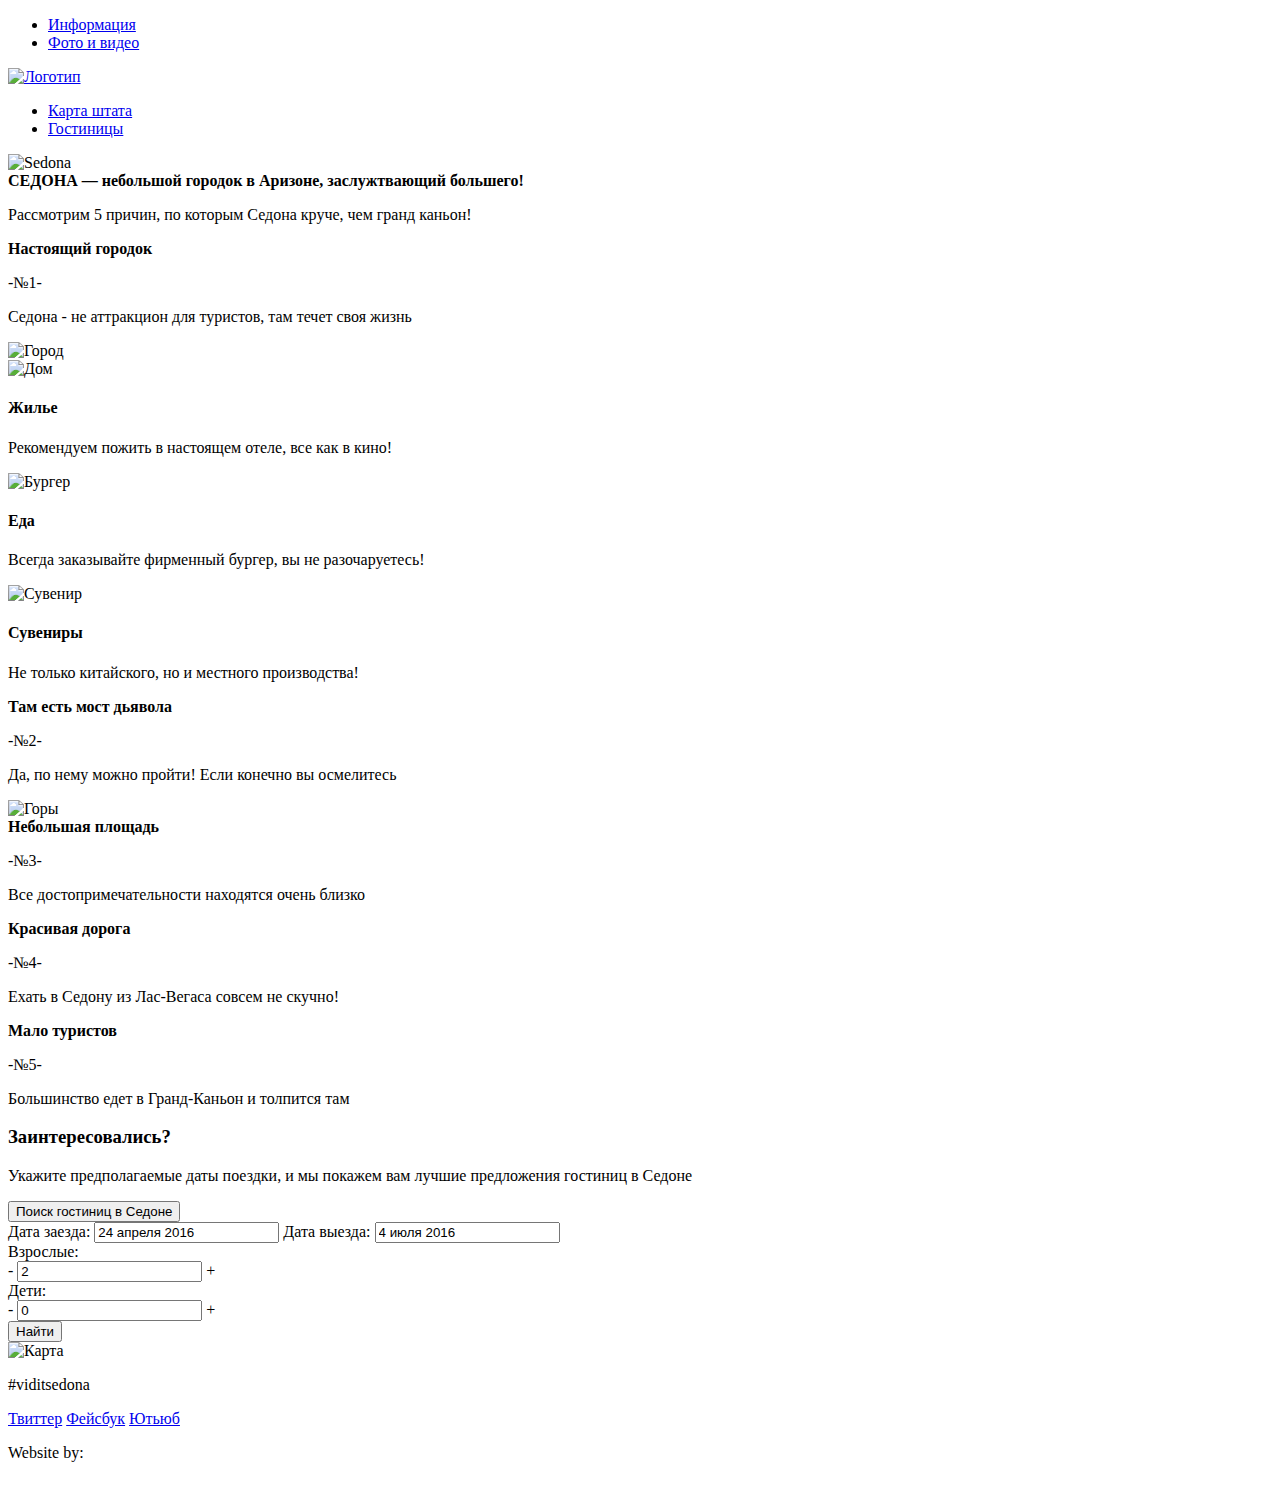
==== index.html @ 0f7dac61 "Add catalog.html" ====
<!DOCTYPE html>
<html lang="ru">
  <head>
    <meta charset="utf-8">
    <title>HTML Academy: Седона</title>
  </head>
  <body>
    <header class-"main-header">
    <nav class="main-navigation">
      <ul class="left-menu">
        <li><a href="#">Информация</a></li>
        <li><a href="#">Фото и видео</a></li>
      </ul>
      <a href="#"><img src="img/logo.png" width="138" height="70" alt="Логотип"></a>
      <ul class="right-menu">
        <li><a href="#">Карта штата</a></li>
        <li><a href="#">Гостиницы</a></li>
      </ul>
    </nav>
  </header>
  <main class="container">
    <img class="intro" src="img/intro.png" width="1200" height="511" alt="Sedona">
    <section class="description">
      <b>СЕДОНА — небольшой городок в Аризоне, заслужтвающий большего!</b>
      <p>Рассмотрим 5 причин, по которым Седона круче, чем гранд каньон!</p>
    </section>
    <section class="reasons">
      <div class="reason-item left">
        <b>Настоящий городок</b>
        <p class="number">-№1-</p>
        <p class="description">Седона - не аттракцион для туристов, там течет своя жизнь</p>
      </div>
        <img class="photo-city" src="img/city.png" width="800" height="325" alt="Город">
      </section>
      <section class="ideas">
        <div class="idea-item">
          <img src="img/house.png" width="75" height="75" alt="Дом">
          <h4>Жилье</h4>
          <p>Рекомендуем пожить в настоящем отеле, все как в кино!</p>
        </div>
        <div class="idea-item">
          <img src="img/burger.png" width="75" height="75" alt="Бургер">
          <h4>Еда</h4>
          <p>Всегда заказывайте фирменный бургер, вы не разочаруетесь!</p>
        </div>
        <div class="idea-item">
          <img src="img/souvenir.png" width="75" height="75" alt="Сувенир">
          <h4>Сувениры</h4>
          <p>Не только китайского, но и местного производства!</p>
        </div>

      </section>
      <section class="reasons">
        <div class="reason-item right">
          <b>Там есть мост дьявола</b>
          <p class="number">-№2-</p>
          <p class="description">Да, по нему можно пройти! Если конечно вы осмелитесь</p>
        </div>
          <img class="photo-mountain" src="img/city.png" width="800" height="325" alt="Горы">
        </section>

        <section class="adventages">
          <div=class"adventage-item">
            <b>Небольшая площадь</b>
            <p class="number">-№3-</p>
            <p class="description">Все достопримечательности находятся очень близко</p>
          </div>
          <div=class"adventage-item">
            <b>Красивая дорога</b>
            <p class="number">-№4-</p>
            <p class="description">Ехать в Седону из Лас-Вегаса совсем не скучно!</p>
          </div>
          <div=class"adventage-item">
            <b>Мало туристов</b>
            <p class="number">-№5-</p>
            <p class="description">Большинство едет в Гранд-Каньон и толпится там</p>
          </div>
        </section>

        <section class="trip">
          <div class="details">
            <h3>Заинтересовались?</h3>
            <p>Укажите предполагаемые даты поездки, и мы покажем вам лучшие предложения гостиниц в Седоне</p>
          </div>
          <div class="search-hotel">
            <button class="show-form" type="button">Поиск гостиниц в Седоне</button>
            <div class="search-form">
              <form>
                <label>Дата заезда: <input type="text" name="arriving-date" value="24 апреля 2016"></label>
                <label>Дата выезда: <input type="text" name="departure-date" value="4 июля 2016"></label>
                <div class="counter">
                  <label for "number">Взрослые:</label>
                  <div class="counter-item">
                    <span>-<span>
                    <input type="text" name="number"value="2">
                    <span>+<span>
                  </div>
                </div>
                <div class="counter">
                  <label for "number">Дети:</label>
                  <div class="counter-item">
                    <span>-<span>
                    <input type="text" name="number"value="0">
                    <span>+<span>
                  </div>
                </div>
                <button class="search-button" type="button">Найти</button>
              </form>
            </div>
          </div>
        </section>

        <section class="map">
          <img src="img/map.png" width="1200" height="474" alt="Карта">
        </section>

    </section>
  </main>
  <footer class="main-footer">
    <div class="container">
      <section class="footer-tag">
        <p>#viditsedona</p>
      </section>
      <section class="footer-social">
        <a class="social-btn social-btn-twitter" href="#">Твиттер</a>
        <a class="social-btn social-btn-fb" href="#">Фейсбук</a>
        <a class="social-btn social-btn-youtube" href="#">Ютьюб</a>
      </section>
      <section class="footer-copyright">
        <p>Website by:</p>
        <a class="btn" href="https://htmlacademy.ru"><img src="img/dev.png" width="" heigh"" alt=""></a>
      </section>
    </div>
  </footer>
  </body>
</html>
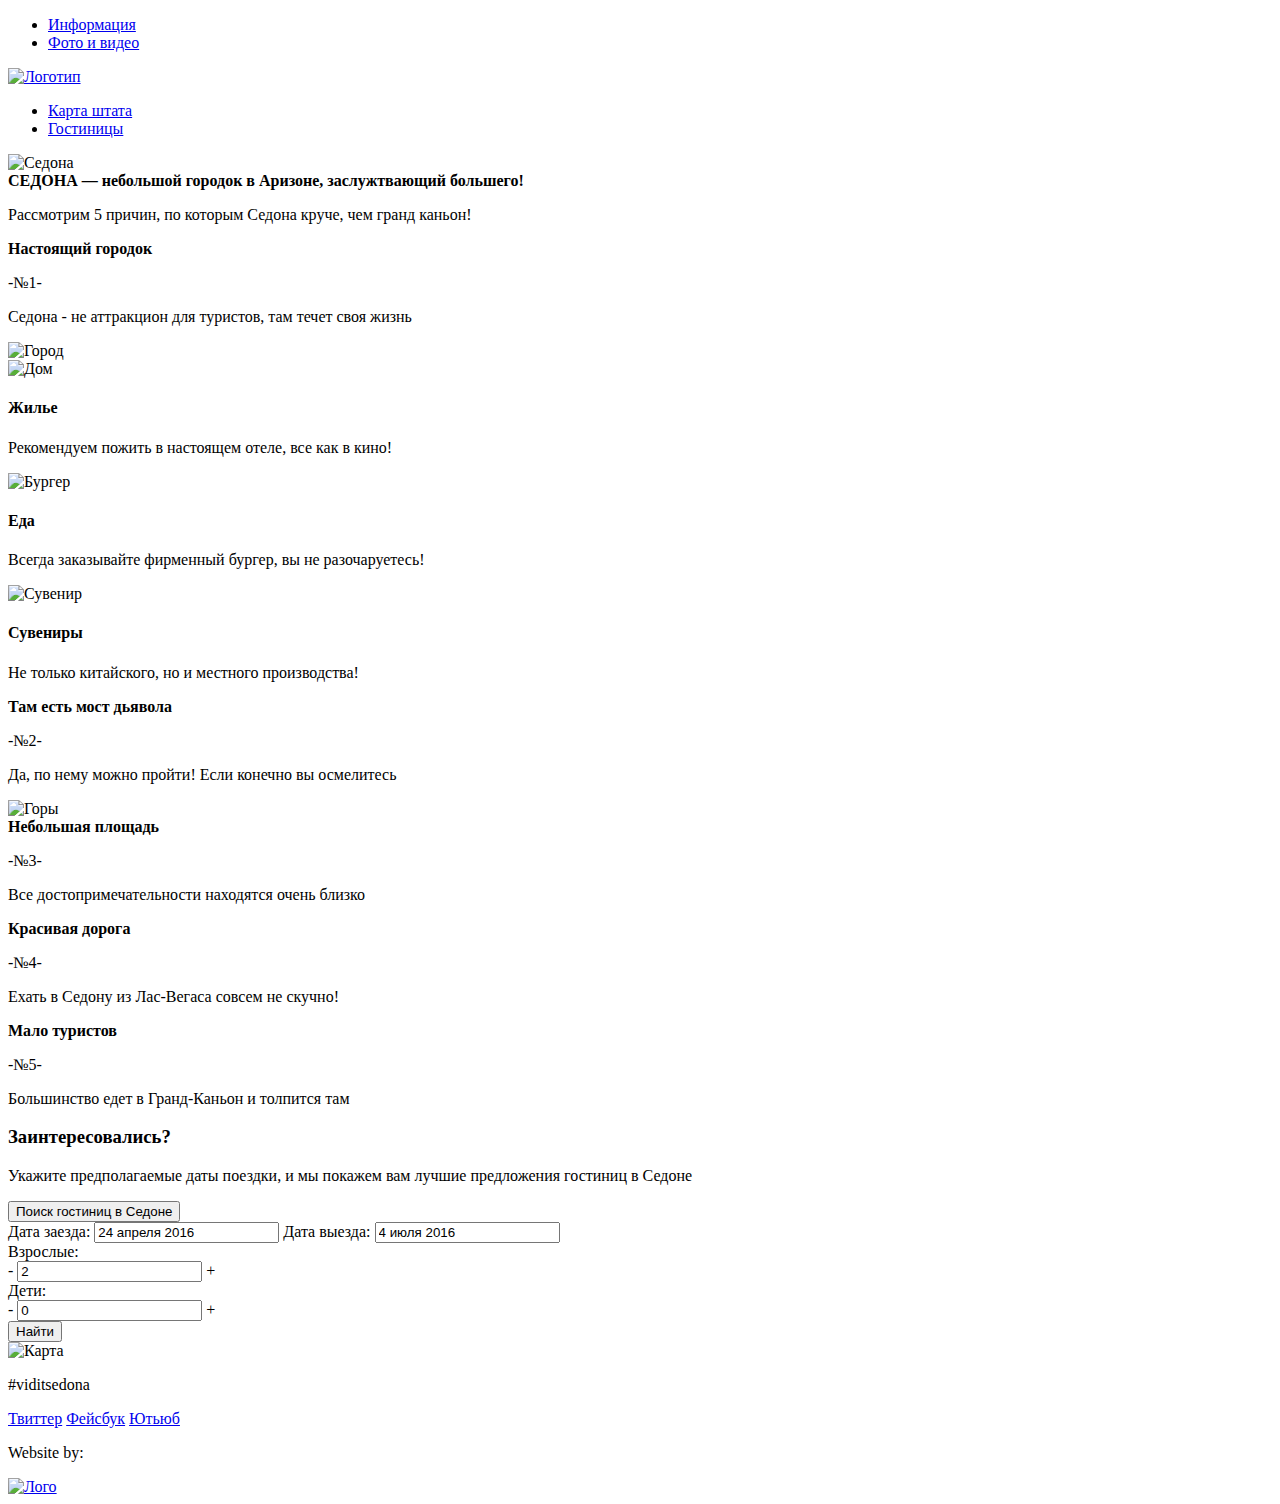
==== commit e9650dd6: "Add changes" ====
--- a/index.html
+++ b/index.html
@@ -5,7 +5,7 @@
     <title>HTML Academy: Седона</title>
   </head>
   <body>
-    <header class-"main-header">
+  <header class-"main-header">
     <nav class="main-navigation">
       <ul class="left-menu">
         <li><a href="#">Информация</a></li>
@@ -19,7 +19,7 @@
     </nav>
   </header>
   <main class="container">
-    <img class="intro" src="img/intro.png" width="1200" height="511" alt="Sedona">
+    <img class="intro" src="img/intro.png" width="1200" height="511" alt="Седона">
     <section class="description">
       <b>СЕДОНА — небольшой городок в Аризоне, заслужтвающий большего!</b>
       <p>Рассмотрим 5 причин, по которым Седона круче, чем гранд каньон!</p>
@@ -31,7 +31,8 @@
         <p class="description">Седона - не аттракцион для туристов, там течет своя жизнь</p>
       </div>
         <img class="photo-city" src="img/city.png" width="800" height="325" alt="Город">
-      </section>
+    </section>
+
       <section class="ideas">
         <div class="idea-item">
           <img src="img/house.png" width="75" height="75" alt="Дом">
@@ -48,8 +49,8 @@
           <h4>Сувениры</h4>
           <p>Не только китайского, но и местного производства!</p>
         </div>
+      </section>
 
-      </section>
       <section class="reasons">
         <div class="reason-item right">
           <b>Там есть мост дьявола</b>
@@ -57,25 +58,25 @@
           <p class="description">Да, по нему можно пройти! Если конечно вы осмелитесь</p>
         </div>
           <img class="photo-mountain" src="img/city.png" width="800" height="325" alt="Горы">
-        </section>
+      </section>
 
-        <section class="adventages">
-          <div=class"adventage-item">
-            <b>Небольшая площадь</b>
-            <p class="number">-№3-</p>
-            <p class="description">Все достопримечательности находятся очень близко</p>
-          </div>
-          <div=class"adventage-item">
-            <b>Красивая дорога</b>
-            <p class="number">-№4-</p>
-            <p class="description">Ехать в Седону из Лас-Вегаса совсем не скучно!</p>
-          </div>
-          <div=class"adventage-item">
-            <b>Мало туристов</b>
-            <p class="number">-№5-</p>
-            <p class="description">Большинство едет в Гранд-Каньон и толпится там</p>
-          </div>
-        </section>
+      <section class="adventages">
+        <div=class"adventage-item">
+          <b>Небольшая площадь</b>
+          <p class="number">-№3-</p>
+          <p class="description">Все достопримечательности находятся очень близко</p>
+        </div>
+        <div=class"adventage-item">
+          <b>Красивая дорога</b>
+          <p class="number">-№4-</p>
+          <p class="description">Ехать в Седону из Лас-Вегаса совсем не скучно!</p>
+        </div>
+        <div=class"adventage-item">
+          <b>Мало туристов</b>
+          <p class="number">-№5-</p>
+          <p class="description">Большинство едет в Гранд-Каньон и толпится там</p>
+        </div>
+      </section>
 
         <section class="trip">
           <div class="details">
@@ -86,8 +87,10 @@
             <button class="show-form" type="button">Поиск гостиниц в Седоне</button>
             <div class="search-form">
               <form>
-                <label>Дата заезда: <input type="text" name="arriving-date" value="24 апреля 2016"></label>
-                <label>Дата выезда: <input type="text" name="departure-date" value="4 июля 2016"></label>
+                <label for="arriving-date">Дата заезда:</label>
+                <input type="text" name="arriving-date" value="24 апреля 2016">
+                <label for="departure-date">Дата выезда:</label>
+                <input type="text" name="departure-date" value="4 июля 2016">
                 <div class="counter">
                   <label for "number">Взрослые:</label>
                   <div class="counter-item">
@@ -104,7 +107,7 @@
                     <span>+<span>
                   </div>
                 </div>
-                <button class="search-button" type="button">Найти</button>
+                <button class="search-btn" type="button">Найти</button>
               </form>
             </div>
           </div>
@@ -113,24 +116,22 @@
         <section class="map">
           <img src="img/map.png" width="1200" height="474" alt="Карта">
         </section>
-
-    </section>
   </main>
-  <footer class="main-footer">
-    <div class="container">
-      <section class="footer-tag">
-        <p>#viditsedona</p>
-      </section>
-      <section class="footer-social">
-        <a class="social-btn social-btn-twitter" href="#">Твиттер</a>
-        <a class="social-btn social-btn-fb" href="#">Фейсбук</a>
-        <a class="social-btn social-btn-youtube" href="#">Ютьюб</a>
-      </section>
-      <section class="footer-copyright">
-        <p>Website by:</p>
-        <a class="btn" href="https://htmlacademy.ru"><img src="img/dev.png" width="" heigh"" alt=""></a>
-      </section>
-    </div>
-  </footer>
+    <footer class="main-footer">
+      <div class="container">
+        <section class="footer-tag">
+          <p>#viditsedona</p>
+        </section>
+        <section class="footer-social">
+          <a class="social-btn social-btn-twitter" href="#">Твиттер</a>
+          <a class="social-btn social-btn-fb" href="#">Фейсбук</a>
+          <a class="social-btn social-btn-youtube" href="#">Ютьюб</a>
+        </section>
+        <section class="footer-copyright">
+          <p>Website by:</p>
+          <a class="btn" href="https://htmlacademy.ru"><img src="img/dev.png" width="" heigh"" alt="Лого"></a>
+        </section>
+      </div>
+    </footer>
   </body>
 </html>
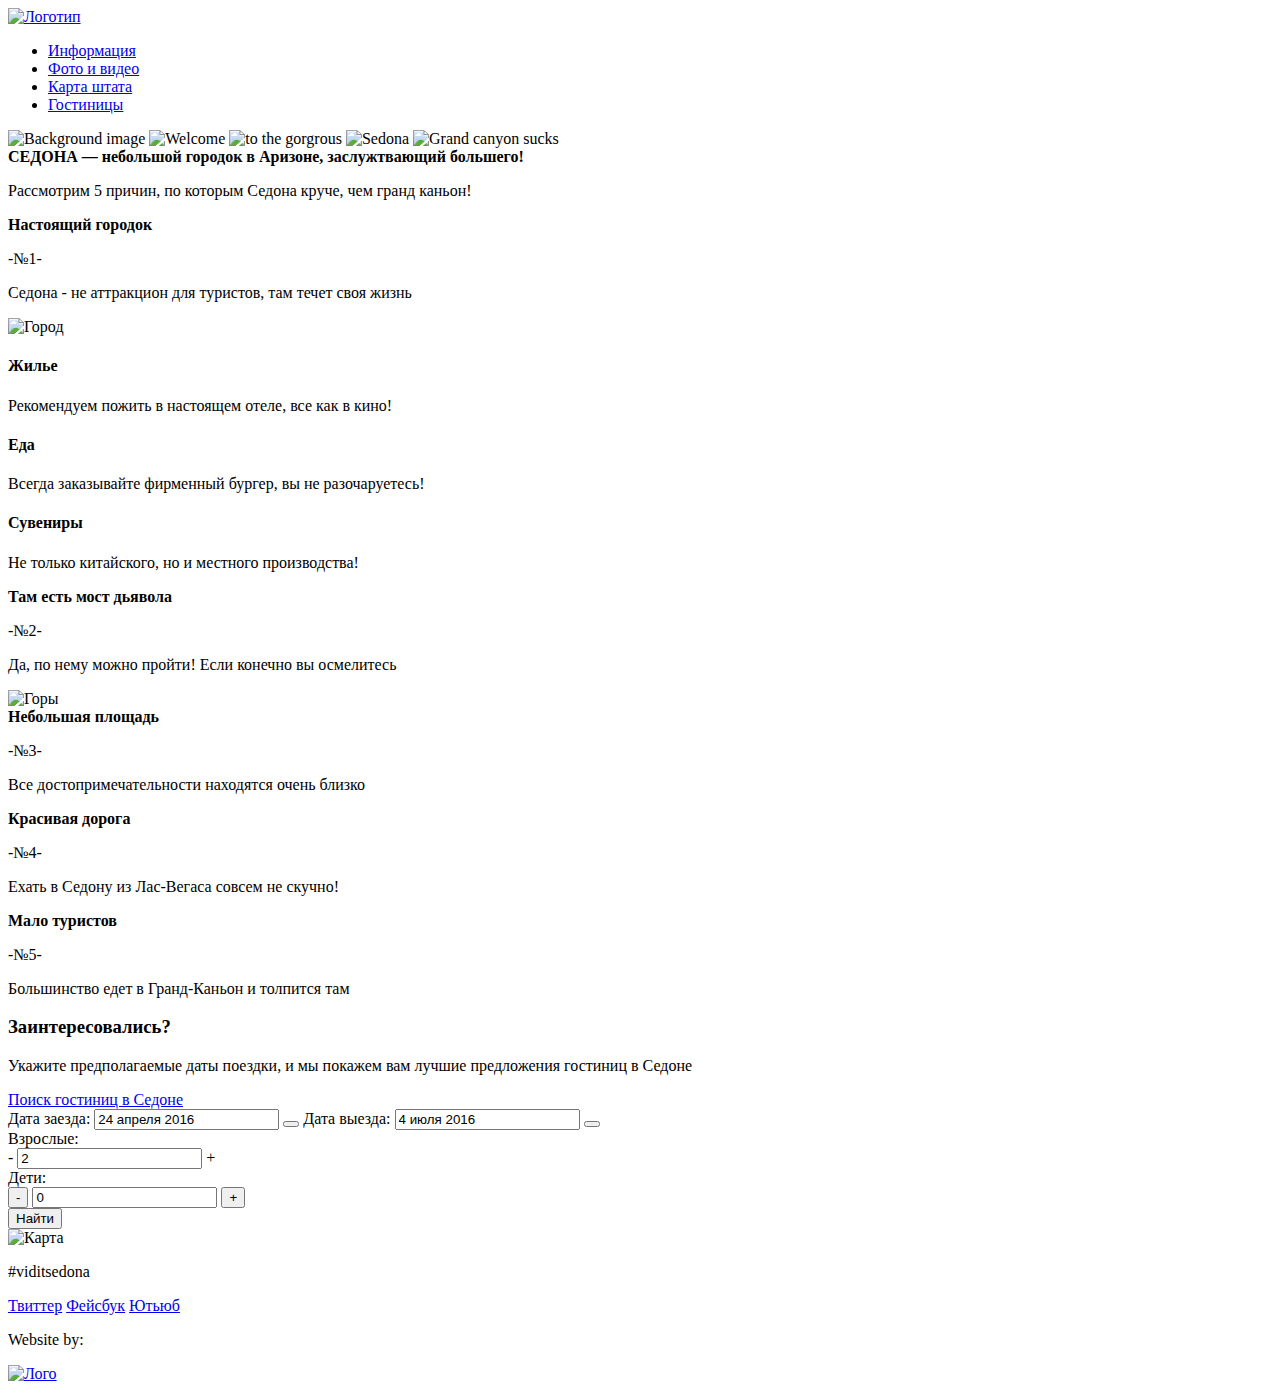
==== commit 4dbd6e2b: "Applied recommended changes" ====
--- a/index.html
+++ b/index.html
@@ -5,109 +5,120 @@
     <title>HTML Academy: Седона</title>
   </head>
   <body>
-  <header class-"main-header">
-    <nav class="main-navigation">
-      <ul class="left-menu">
-        <li><a href="#">Информация</a></li>
-        <li><a href="#">Фото и видео</a></li>
-      </ul>
-      <a href="#"><img src="img/logo.png" width="138" height="70" alt="Логотип"></a>
-      <ul class="right-menu">
-        <li><a href="#">Карта штата</a></li>
-        <li><a href="#">Гостиницы</a></li>
-      </ul>
-    </nav>
-  </header>
-  <main class="container">
-    <img class="intro" src="img/intro.png" width="1200" height="511" alt="Седона">
-    <section class="description">
-      <b>СЕДОНА — небольшой городок в Аризоне, заслужтвающий большего!</b>
-      <p>Рассмотрим 5 причин, по которым Седона круче, чем гранд каньон!</p>
-    </section>
-    <section class="reasons">
-      <div class="reason-item left">
-        <b>Настоящий городок</b>
-        <p class="number">-№1-</p>
-        <p class="description">Седона - не аттракцион для туристов, там течет своя жизнь</p>
-      </div>
-        <img class="photo-city" src="img/city.png" width="800" height="325" alt="Город">
-    </section>
+    <div class="wrapper">
+      <header class="main-header">
+        <a class="logo-image" href="#"><img src="img/logo.png" width="138" height="70" alt="Логотип"></a>
+        <nav class="main-navigation">
+          <ul class="left-menu">
+            <li><a href="#">Информация</a></li>
+            <li><a href="#">Фото и видео</a></li>
+            <li><a href="#">Карта штата</a></li>
+            <li><a href="#">Гостиницы</a></li>
+          </ul>
+        </nav>
+      </header>
 
-      <section class="ideas">
-        <div class="idea-item">
-          <img src="img/house.png" width="75" height="75" alt="Дом">
-          <h4>Жилье</h4>
-          <p>Рекомендуем пожить в настоящем отеле, все как в кино!</p>
-        </div>
-        <div class="idea-item">
-          <img src="img/burger.png" width="75" height="75" alt="Бургер">
-          <h4>Еда</h4>
-          <p>Всегда заказывайте фирменный бургер, вы не разочаруетесь!</p>
-        </div>
-        <div class="idea-item">
-          <img src="img/souvenir.png" width="75" height="75" alt="Сувенир">
-          <h4>Сувениры</h4>
-          <p>Не только китайского, но и местного производства!</p>
-        </div>
-      </section>
+      <main>
+        <img class="intro-image" src="img/intro.png" width="1200" height="511" alt="Background image" />
+        <img class="welcome-image" src="img/welcome-image.png" alt="Welcome" />
+        <img class="gorgeous-image" src="img/gorgeous-image.png" alt="to the gorgrous" />
+        <img class="sedona-image" src="img/sedona-image.png" alt="Sedona" />
+        <img class="grand-canyon-image" src="img/grand-canyon-image.png" alt="Grand canyon sucks" />
 
-      <section class="reasons">
-        <div class="reason-item right">
-          <b>Там есть мост дьявола</b>
-          <p class="number">-№2-</p>
-          <p class="description">Да, по нему можно пройти! Если конечно вы осмелитесь</p>
-        </div>
-          <img class="photo-mountain" src="img/city.png" width="800" height="325" alt="Горы">
-      </section>
 
-      <section class="adventages">
-        <div=class"adventage-item">
-          <b>Небольшая площадь</b>
-          <p class="number">-№3-</p>
-          <p class="description">Все достопримечательности находятся очень близко</p>
-        </div>
-        <div=class"adventage-item">
-          <b>Красивая дорога</b>
-          <p class="number">-№4-</p>
-          <p class="description">Ехать в Седону из Лас-Вегаса совсем не скучно!</p>
-        </div>
-        <div=class"adventage-item">
-          <b>Мало туристов</b>
-          <p class="number">-№5-</p>
-          <p class="description">Большинство едет в Гранд-Каньон и толпится там</p>
-        </div>
-      </section>
+        <section class="description">
+          <b>СЕДОНА — небольшой городок в Аризоне, заслужтвающий большего!</b>
+          <p>Рассмотрим 5 причин, по которым Седона круче, чем гранд каньон!</p>
+        </section>
+
+        <section class="reasons">
+          <div class="reason-item left">
+            <b>Настоящий городок</b>
+            <p class="number">-№1-</p>
+            <p class="description-reason">Седона - не аттракцион для туристов, там течет своя жизнь</p>
+          </div>
+          <img class="photo-city" src="img/city.png" width="800" height="325" alt="Город">
+        </section>
+
+        <section class="ideas">
+          <div class="idea-item">
+            <h4>Жилье</h4>
+            <p>Рекомендуем пожить в настоящем отеле, все как в кино!</p>
+          </div>
+          <div class="idea-item">
+            <h4>Еда</h4>
+            <p>Всегда заказывайте фирменный бургер, вы не разочаруетесь!</p>
+          </div>
+          <div class="idea-item">
+            <h4>Сувениры</h4>
+            <p>Не только китайского, но и местного производства!</p>
+          </div>
+        </section>
+
+        <section class="reasons">
+          <div class="reason-item right">
+            <b>Там есть мост дьявола</b>
+            <p class="number">-№2-</p>
+            <p class="description-reason">Да, по нему можно пройти! Если конечно вы осмелитесь</p>
+          </div>
+            <img class="photo-mountain" src="img/city.png" width="800" height="325" alt="Горы">
+        </section>
+
+        <section class="advantages">
+          <div class="advantage-item">
+            <b>Небольшая площадь</b>
+            <p class="number">-№3-</p>
+            <p class="description-advantage">Все достопримечательности находятся очень близко</p>
+          </div>
+          <div class="advantage-item">
+            <b>Красивая дорога</b>
+            <p class="number">-№4-</p>
+            <p class="description-advantage">Ехать в Седону из Лас-Вегаса совсем не скучно!</p>
+          </div>
+          <div class="advantage-item">
+            <b>Мало туристов</b>
+            <p class="number">-№5-</p>
+            <p class="description-advantage">Большинство едет в Гранд-Каньон и толпится там</p>
+          </div>
+        </section>
 
         <section class="trip">
           <div class="details">
             <h3>Заинтересовались?</h3>
             <p>Укажите предполагаемые даты поездки, и мы покажем вам лучшие предложения гостиниц в Седоне</p>
           </div>
+
           <div class="search-hotel">
-            <button class="show-form" type="button">Поиск гостиниц в Седоне</button>
+            <a href="#" class="show-form">Поиск гостиниц в Седоне</a>
             <div class="search-form">
               <form>
-                <label for="arriving-date">Дата заезда:</label>
-                <input type="text" name="arriving-date" value="24 апреля 2016">
-                <label for="departure-date">Дата выезда:</label>
-                <input type="text" name="departure-date" value="4 июля 2016">
+                <span>
+                  <label for="arriving-date">Дата заезда:</label>
+                  <input type="text" id="arriving-date" name="arriving-date" value="24 апреля 2016">
+                  <button class="calendar" type="button" name="calendar-button"></button>
+                </span>
+                <span>
+                  <label for="departure-date">Дата выезда:</label>
+                  <input type="text" id="departure-date" name="departure-date" value="4 июля 2016">
+                  <button class="calendar" type="button" name="calendar-button"></button>
+                </span>
                 <div class="counter">
-                  <label for "number">Взрослые:</label>
+                  <label for="number">Взрослые:</label>
                   <div class="counter-item">
-                    <span>-<span>
-                    <input type="text" name="number"value="2">
-                    <span>+<span>
+                    <span>-</span>
+                    <input type="text" id="number" name="number" value="2">
+                    <span>+</span>
                   </div>
                 </div>
                 <div class="counter">
-                  <label for "number">Дети:</label>
+                  <label for="number">Дети:</label>
                   <div class="counter-item">
-                    <span>-<span>
-                    <input type="text" name="number"value="0">
-                    <span>+<span>
+                    <button class="minus-button" type="button" name="minus-button">-</button>
+                    <input type="text" name="number" value="0">
+                    <button class="plus-button" type="button" name="plus-button">+</button>
                   </div>
                 </div>
-                <button class="search-btn" type="button">Найти</button>
+                <button class="search-btn" type="submit">Найти</button>
               </form>
             </div>
           </div>
@@ -116,22 +127,24 @@
         <section class="map">
           <img src="img/map.png" width="1200" height="474" alt="Карта">
         </section>
-  </main>
-    <footer class="main-footer">
-      <div class="container">
+      </main>
+
+      <footer class="main-footer">
         <section class="footer-tag">
           <p>#viditsedona</p>
         </section>
+
         <section class="footer-social">
           <a class="social-btn social-btn-twitter" href="#">Твиттер</a>
           <a class="social-btn social-btn-fb" href="#">Фейсбук</a>
           <a class="social-btn social-btn-youtube" href="#">Ютьюб</a>
         </section>
+
         <section class="footer-copyright">
           <p>Website by:</p>
-          <a class="btn" href="https://htmlacademy.ru"><img src="img/dev.png" width="" heigh"" alt="Лого"></a>
+          <a class="btn" href="https://htmlacademy.ru"><img src="img/dev.png" alt="Лого"></a>
         </section>
-      </div>
-    </footer>
+      </footer>
+    </div>
   </body>
 </html>
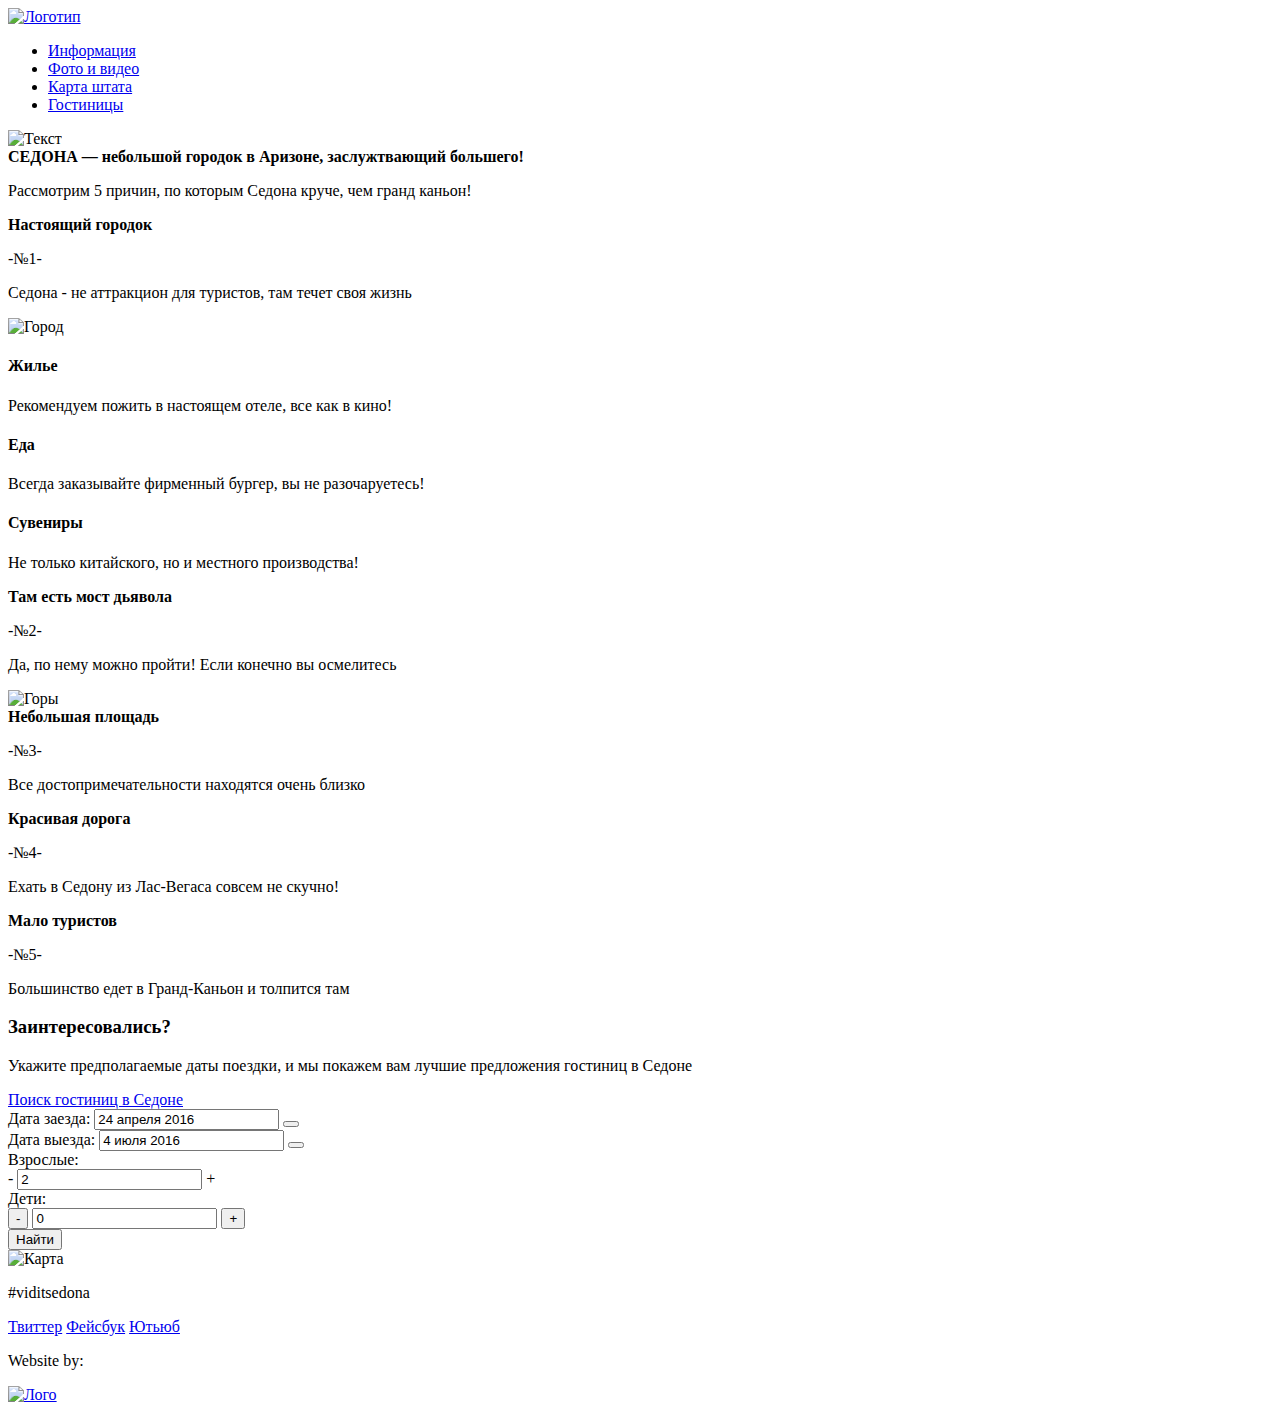
==== commit dfc0a592: "Add changes according to comments" ====
--- a/index.html
+++ b/index.html
@@ -19,12 +19,9 @@
       </header>
 
       <main>
-        <img class="intro-image" src="img/intro.png" width="1200" height="511" alt="Background image" />
-        <img class="welcome-image" src="img/welcome-image.png" alt="Welcome" />
-        <img class="gorgeous-image" src="img/gorgeous-image.png" alt="to the gorgrous" />
-        <img class="sedona-image" src="img/sedona-image.png" alt="Sedona" />
-        <img class="grand-canyon-image" src="img/grand-canyon-image.png" alt="Grand canyon sucks" />
-
+        <div class="intro">
+          <img class="intro-text" src="img/intro-text.png" width="150" height="100" alt="Текст" />
+        </div>
 
         <section class="description">
           <b>СЕДОНА — небольшой городок в Аризоне, заслужтвающий большего!</b>
@@ -92,16 +89,16 @@
             <a href="#" class="show-form">Поиск гостиниц в Седоне</a>
             <div class="search-form">
               <form>
-                <span>
+                <div class="arriving-date">
                   <label for="arriving-date">Дата заезда:</label>
                   <input type="text" id="arriving-date" name="arriving-date" value="24 апреля 2016">
                   <button class="calendar" type="button" name="calendar-button"></button>
-                </span>
-                <span>
+                </div>
+                <div class="departure-date">
                   <label for="departure-date">Дата выезда:</label>
                   <input type="text" id="departure-date" name="departure-date" value="4 июля 2016">
                   <button class="calendar" type="button" name="calendar-button"></button>
-                </span>
+                </div>
                 <div class="counter">
                   <label for="number">Взрослые:</label>
                   <div class="counter-item">
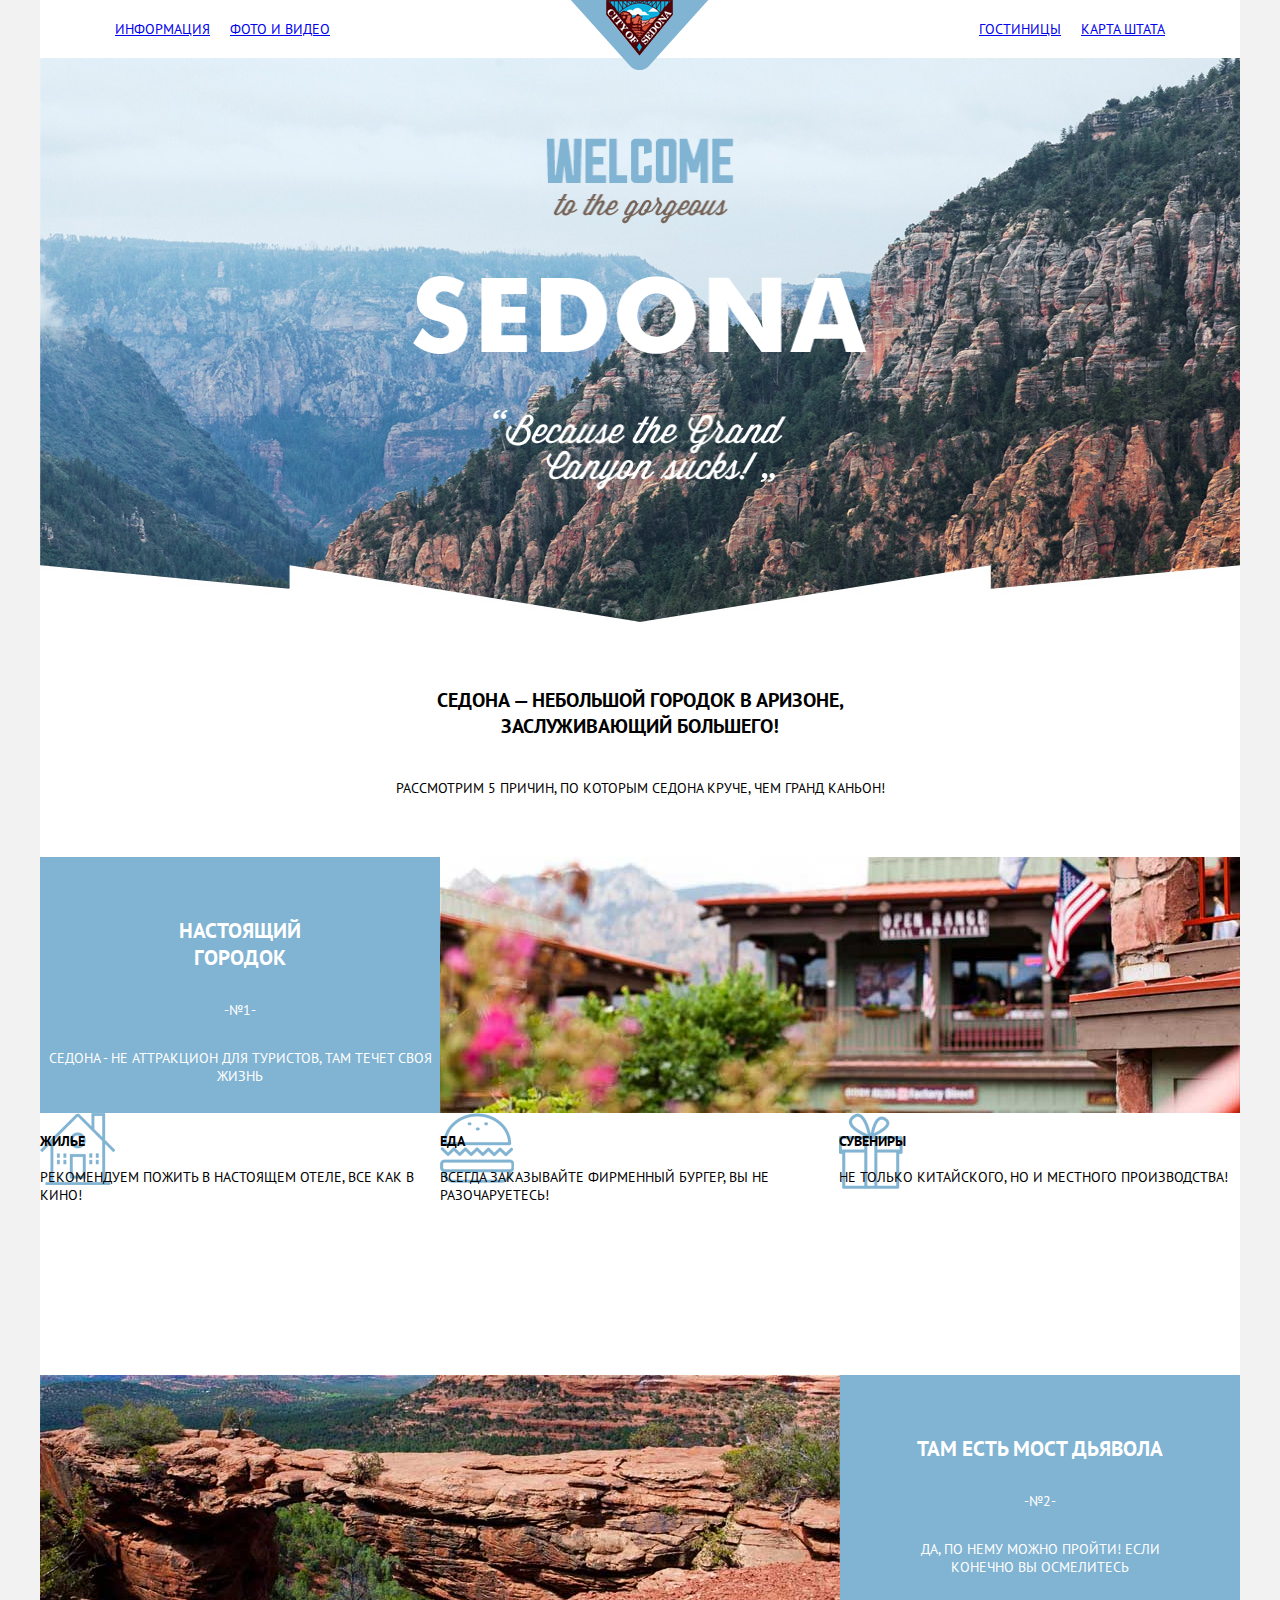
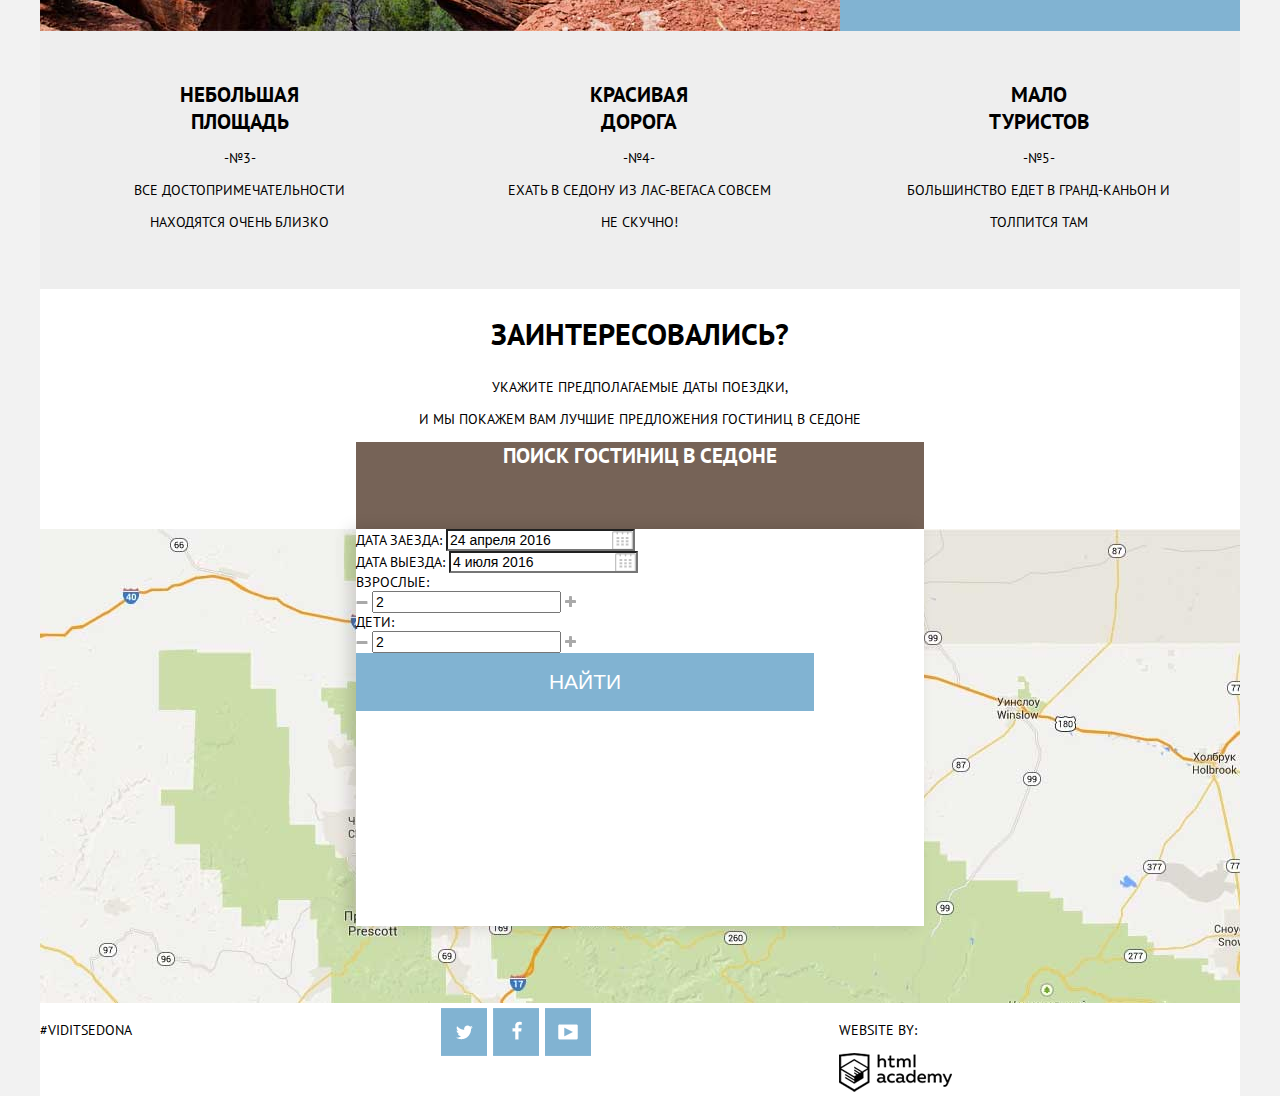
==== commit f197f4fa: "Add style.css file Add img folder" ====
--- a/index.html
+++ b/index.html
@@ -2,6 +2,9 @@
 <html lang="ru">
   <head>
     <meta charset="utf-8">
+    <link href='https://fonts.googleapis.com/css?family=PT+Sans:400,700' rel='stylesheet' type='text/css'>
+    <link href="css/normalize.css" rel="stylesheet">
+    <link href="css/style.css" rel="stylesheet">
     <title>HTML Academy: Седона</title>
   </head>
   <body>
@@ -9,7 +12,7 @@
       <header class="main-header">
         <a class="logo-image" href="#"><img src="img/logo.png" width="138" height="70" alt="Логотип"></a>
         <nav class="main-navigation">
-          <ul class="left-menu">
+          <ul>
             <li><a href="#">Информация</a></li>
             <li><a href="#">Фото и видео</a></li>
             <li><a href="#">Карта штата</a></li>
@@ -20,99 +23,103 @@
 
       <main>
         <div class="intro">
-          <img class="intro-text" src="img/intro-text.png" width="150" height="100" alt="Текст" />
+          <img src="img/intro-text.png" class="intro-text" width="454" height="352" alt="Текст" />
         </div>
 
         <section class="description">
-          <b>СЕДОНА — небольшой городок в Аризоне, заслужтвающий большего!</b>
+          <b>СЕДОНА — небольшой городок в Аризоне,<br> заслуживающий большего!</b>
           <p>Рассмотрим 5 причин, по которым Седона круче, чем гранд каньон!</p>
         </section>
 
         <section class="reasons">
-          <div class="reason-item left">
-            <b>Настоящий городок</b>
+          <div class="reason-item-left">
+            <b>Настоящий</b>
+            <b>городок</b>
             <p class="number">-№1-</p>
             <p class="description-reason">Седона - не аттракцион для туристов, там течет своя жизнь</p>
           </div>
-          <img class="photo-city" src="img/city.png" width="800" height="325" alt="Город">
+          <img class="photo-city" src="img/city.jpg" width="800" height="256" alt="Город">
         </section>
 
         <section class="ideas">
-          <div class="idea-item">
+          <div class="idea-item1">
             <h4>Жилье</h4>
             <p>Рекомендуем пожить в настоящем отеле, все как в кино!</p>
           </div>
-          <div class="idea-item">
+          <div class="idea-item2">
             <h4>Еда</h4>
             <p>Всегда заказывайте фирменный бургер, вы не разочаруетесь!</p>
           </div>
-          <div class="idea-item">
+          <div class="idea-item3">
             <h4>Сувениры</h4>
             <p>Не только китайского, но и местного производства!</p>
           </div>
         </section>
 
         <section class="reasons">
-          <div class="reason-item right">
+          <div class="reason-item-right">
             <b>Там есть мост дьявола</b>
             <p class="number">-№2-</p>
             <p class="description-reason">Да, по нему можно пройти! Если конечно вы осмелитесь</p>
           </div>
-            <img class="photo-mountain" src="img/city.png" width="800" height="325" alt="Горы">
+            <img class="photo-mountain" src="img/mountain.jpg" width="800" height="256" alt="Горы">
         </section>
 
         <section class="advantages">
           <div class="advantage-item">
-            <b>Небольшая площадь</b>
+            <b>Небольшая</b>
+            <b>площадь</b>
             <p class="number">-№3-</p>
-            <p class="description-advantage">Все достопримечательности находятся очень близко</p>
+            <p class="description-advantage">Все достопримечательности</p> <p>находятся очень близко</p>
           </div>
           <div class="advantage-item">
-            <b>Красивая дорога</b>
+            <b>Красивая</b>
+            <b>дорога</b>
             <p class="number">-№4-</p>
-            <p class="description-advantage">Ехать в Седону из Лас-Вегаса совсем не скучно!</p>
+            <p class="description-advantage">Ехать в Седону из Лас-Вегаса совсем</p> <p>не скучно!</p>
           </div>
           <div class="advantage-item">
-            <b>Мало туристов</b>
+            <b>Мало</b>
+            <b>туристов</b>
             <p class="number">-№5-</p>
-            <p class="description-advantage">Большинство едет в Гранд-Каньон и толпится там</p>
+            <p class="description-advantage">Большинство едет в Гранд-Каньон и</p> <p>толпится там</p>
           </div>
         </section>
 
         <section class="trip">
           <div class="details">
-            <h3>Заинтересовались?</h3>
-            <p>Укажите предполагаемые даты поездки, и мы покажем вам лучшие предложения гостиниц в Седоне</p>
+            <h2>Заинтересовались?</h2>
+            <p>Укажите предполагаемые даты поездки,</p>
+            <p>и мы покажем вам лучшие предложения гостиниц в Седоне</p>
           </div>
 
           <div class="search-hotel">
-            <a href="#" class="show-form">Поиск гостиниц в Седоне</a>
+            <a href="#" class="show-form-btn">Поиск гостиниц в Седоне</a>
             <div class="search-form">
               <form>
                 <div class="arriving-date">
                   <label for="arriving-date">Дата заезда:</label>
                   <input type="text" id="arriving-date" name="arriving-date" value="24 апреля 2016">
-                  <button class="calendar" type="button" name="calendar-button"></button>
                 </div>
                 <div class="departure-date">
                   <label for="departure-date">Дата выезда:</label>
                   <input type="text" id="departure-date" name="departure-date" value="4 июля 2016">
-                  <button class="calendar" type="button" name="calendar-button"></button>
+                  <a class="calendar"></a>
                 </div>
                 <div class="counter">
-                  <label for="number">Взрослые:</label>
+                  <label for="adults-number">Взрослые:</label>
                   <div class="counter-item">
-                    <span>-</span>
-                    <input type="text" id="number" name="number" value="2">
-                    <span>+</span>
+                    <a class="minus" href="#"></a>
+                    <input type="text" id="adults-number" name="number" value="2">
+                    <a class="plus" href="plus"></a>
                   </div>
                 </div>
                 <div class="counter">
                   <label for="number">Дети:</label>
                   <div class="counter-item">
-                    <button class="minus-button" type="button" name="minus-button">-</button>
-                    <input type="text" name="number" value="0">
-                    <button class="plus-button" type="button" name="plus-button">+</button>
+                    <a class="minus" href="#"></a>
+                    <input type="text" id="number" name="number" value="2">
+                    <a class="plus" href="plus"></a>
                   </div>
                 </div>
                 <button class="search-btn" type="submit">Найти</button>
@@ -122,7 +129,7 @@
         </section>
 
         <section class="map">
-          <img src="img/map.png" width="1200" height="474" alt="Карта">
+          <img src="img/map.jpg" width="1200" height="474" alt="Карта">
         </section>
       </main>
 
@@ -132,9 +139,9 @@
         </section>
 
         <section class="footer-social">
-          <a class="social-btn social-btn-twitter" href="#">Твиттер</a>
-          <a class="social-btn social-btn-fb" href="#">Фейсбук</a>
-          <a class="social-btn social-btn-youtube" href="#">Ютьюб</a>
+          <a class="social-btn social-btn-twitter" href="#"></a>
+          <a class="social-btn social-btn-fb" href="#"></a>
+          <a class="social-btn social-btn-youtube" href="#"></a>
         </section>
 
         <section class="footer-copyright">
--- a/css/style.css
+++ b/css/style.css
@@ -0,0 +1,429 @@
+body {
+  font-family: 'PT Sans', sans-serif;
+  font-size: 14px;
+  text-transform:uppercase;
+  background-color: #f2f2f2;
+  padding: 0 20px;
+  line-height: normal;
+  font-weight: normal;
+}
+
+button {
+  text-transform:uppercase;
+}
+
+.wrapper {
+  background-color: #fff;
+  width: 1200px;
+  margin-left: auto;
+  margin-right: auto;
+}
+
+.main-header {
+  position: relative;
+}
+
+.main-navigation {
+    list-style-type: none;
+    margin: 0;
+    padding: 20px 0px;
+    width: 1200px;
+    background-color: #fff;
+}
+
+.main-navigation ul {
+  margin: 0px;
+  padding: 0px 65px;
+}
+
+.logo-image {
+  position: absolute;
+  margin: 0 auto;
+  left: 0;
+  right: 0;
+  display: block;
+  width: 138px;
+}
+
+.main-navigation li {
+    display: inline;
+    padding: 0 10px;
+
+}
+.main-navigation li:nth-child(1), li:nth-child(2) {
+  float: left;
+}
+
+.main-navigation li:nth-child(3), li:nth-child(4) {
+  float: right;;
+}
+
+.intro {
+  background-image: url("../img/intro.jpg");
+  width: 100%;
+  height: 564px;
+}
+
+.intro-text {
+  width: 454px;
+  height: 352px;
+  display: block;
+  margin-left: auto;
+  margin-right: auto;
+  padding-top: 80px;
+
+}
+.description {
+  margin-bottom: 60px;
+}
+.description b {
+  font-size: 20px;
+  display: block;
+  text-align: center;
+  padding-top: 65px;
+  margin-bottom: 40px;
+
+}
+
+.description p {
+  display: block;
+  text-align: center;
+}
+
+.reasons::after, .ideas::after, .advantages::after, .main-footer::after, .main-navigation ul::after, .filters form::after,
+.sorting::after, .item-sorting-list::after, .hotel-item::after, .item-description::after, .item-rating::after, .stars::after {
+  clear: both;
+  content: "";
+  display: block;
+  font-size: 1px;
+}
+
+.reason-item-left {
+  width: 400px;
+  height: 136px;
+  background-color: #81b3d2;
+  color: #fff;
+  float: left;
+  text-align: center;
+  padding-bottom: 60px;
+  padding-top: 60px;
+
+}
+
+.reason-item-left b {
+  display: block;
+  font-size: 21px;
+}
+
+.reason-item-left .number, .reason-item-right .number {
+  margin-top: 30px;
+  margin-bottom: 30px;
+}
+.photo-city {
+  float: right;
+}
+
+.idea-item1, .idea-item2, .idea-item3 {
+  width: 33.3%;
+  min-height: 262px;
+  float: left;
+  background-repeat: no-repeat;
+}
+
+.idea-item1 {
+  background-image: url(../img/house.png);
+}
+
+.idea-item2 {
+  float: left;
+  background-image: url(../img/burger.png);
+
+}
+
+.idea-item3 {
+  float: left;
+  background-image: url(../img/presents.png);
+
+}
+
+.photo-mountain {
+  float: left;
+}
+
+.reason-item-right {
+  width: 280px;
+  height: 136px;
+  background-color: #81b3d2;
+  background-size: 400px 256px;
+  color: #fff;
+  float: right;
+  text-align: center;
+  padding: 60px;
+}
+
+.reason-item-right b {
+  display: block;
+  font-size: 21px;
+}
+
+.advantages {
+  background-color: #eeeeee;
+  width: 1200px;
+  min-height: 258px;
+  text-align: center;
+}
+.advantage-item {
+  width: 33.3%;
+  float: left;
+  padding-top: 50px;
+}
+
+.advantages b {
+  display: block;
+  font-size: 21px;
+}
+
+h2 {
+  font-size: 30px;
+  font-weight: bold;
+  text-align: center;
+}
+
+.details p {
+  text-align: center;
+}
+
+.show-form-btn {
+  display: block;
+  width: 568px;
+  height: 87px;
+  background-color: #766357;
+  margin-left: auto;
+  margin-right: auto;
+  font-size: 21px;
+  color: #fff;
+  font-weight: bold;
+  text-align: center;
+  text-decoration: none;
+  border: 0;
+}
+
+.search-form {
+  display: block;
+  width: 568px;
+  min-height: 397px;
+  margin-left: auto;
+  margin-right: auto;
+  position: absolute;
+  z-index: 1;
+  background-color: #fff;
+  left: 0;
+  right: 0;
+  box-shadow: -7px 0px 15px 0px rgba(0, 0, 0, 0.15);
+}
+
+/*form {
+  margin-left: auto;
+  margin-right: auto;
+}*/
+.arriving-date input, .departure-date input {
+  background-image: url(../img/calendar.png);
+  background-repeat: no-repeat;
+  background-size: 21px 22px;
+  background-position: right;
+}
+
+
+.minus {
+  background-image: url(../img/qty-minus.png);
+  background-repeat: no-repeat;
+  background-size: 12px 3px;
+  background-position: left;
+  width: 12px;
+  height: 3px;
+  display: inline-block;
+  padding-bottom: 6px;
+}
+
+.plus {
+  background-image: url(../img/qty-plus.png);
+  background-repeat: no-repeat;
+  background-size: 11px 11px;
+  background-position: right;
+  width: 11px;
+  height: 11px;
+  display: inline-block;
+
+}
+.search-btn {
+  width: 458px;
+  height: 58px;
+  background-color: #81b3d2;
+  border: 0;
+  margin-left: auto;
+  margin-right: auto;
+  font-size: 21px;
+  color: #fff;
+}
+
+.footer-tag {
+  float: left;
+  width: 33.3%;
+}
+
+.footer-social {
+  float: left;
+  width: 33.3%;
+}
+
+.footer-copyright {
+  float: left;
+  width: 33.3%;
+}
+
+.social-btn {
+  display: inline-block;
+  margin: 1px;
+  width:  46px;
+  height: 48px;
+}
+.social-btn-twitter {
+  background-image: url(../img/twitter.png);
+}
+
+.social-btn-fb {
+  background-image: url(../img/facebook.png);
+}
+
+.social-btn-youtube {
+  background-image: url(../img/youtube.png);
+}
+
+.filters {
+  width: 1200px;
+  background-image: url(../img/filter-background.jpg);
+  background-size: 1200px 273px;
+  padding: 30px 75px;
+  box-sizing: border-box;
+  margin-bottom: 40px;
+}
+
+.filters h4 {
+  margin: 0px;
+}
+
+.filter-property {
+  float: left;
+}
+
+.filter-amenity {
+  float: left;
+}
+
+.filter-price {
+  float: right;
+}
+
+.sorting h3 {
+  font-size: 21px;
+  font-weight: bold;
+  float: left;
+  margin-left: 75px;
+  margin-top: 0px;
+  margin-bottom: 65px;
+}
+
+.sorting {
+  width: 1200px;
+}
+
+.item-sorting {
+  float: left;
+  padding-top: 5px;
+  padding-left: 50px;
+
+}
+
+.item-sorting-list li {
+  float: left;
+  list-style-type: none;
+  padding-right: 30px;
+}
+
+
+.item-sorting span {
+  float: left;
+
+}
+
+.item-sorting-list {
+  float: left;
+  padding: 0px;
+  margin: 0px;
+  padding-left: 40px;
+}
+
+
+.arrows {
+  float: right;
+  padding-right: 75px;
+}
+
+.arrow-up {
+  float: left;
+  background-image: url(../img/arrow-up.png);
+  background-size: 11px 10px;
+  width: 11px;
+  height: 10px;
+  display: block;
+  margin-right: 10px;
+}
+
+.arrow-down {
+  float: right;
+  background-image: url(../img/arrow-up.png);
+  background-size: 11px 10px;
+  width: 11px;
+  height: 10px;
+  display: block;
+  -ms-transform: rotate(180deg); /* IE 9 */
+  -webkit-transform: rotate(180deg); /* Chrome, Safari, Opera */
+  transform: rotate(180deg);
+}
+
+.hotel-item {
+  margin-bottom: 70px;
+}
+
+.item-image {
+  float: left;
+  margin-left: 75px;
+
+}
+
+.item-title {
+  display: block;
+  margin: 0px;
+}
+
+.item-description {
+  width: 455px;
+  float: left;
+}
+.item-rating {
+  width: 200px;
+  float: right;
+  padding-right: 75px;
+}
+
+.star {
+  background-image: url(../img/star.png);
+  width: 17px;
+  height: 18px;
+  float: right;
+  display: block;
+}
+
+.rating {
+  float: right;
+}
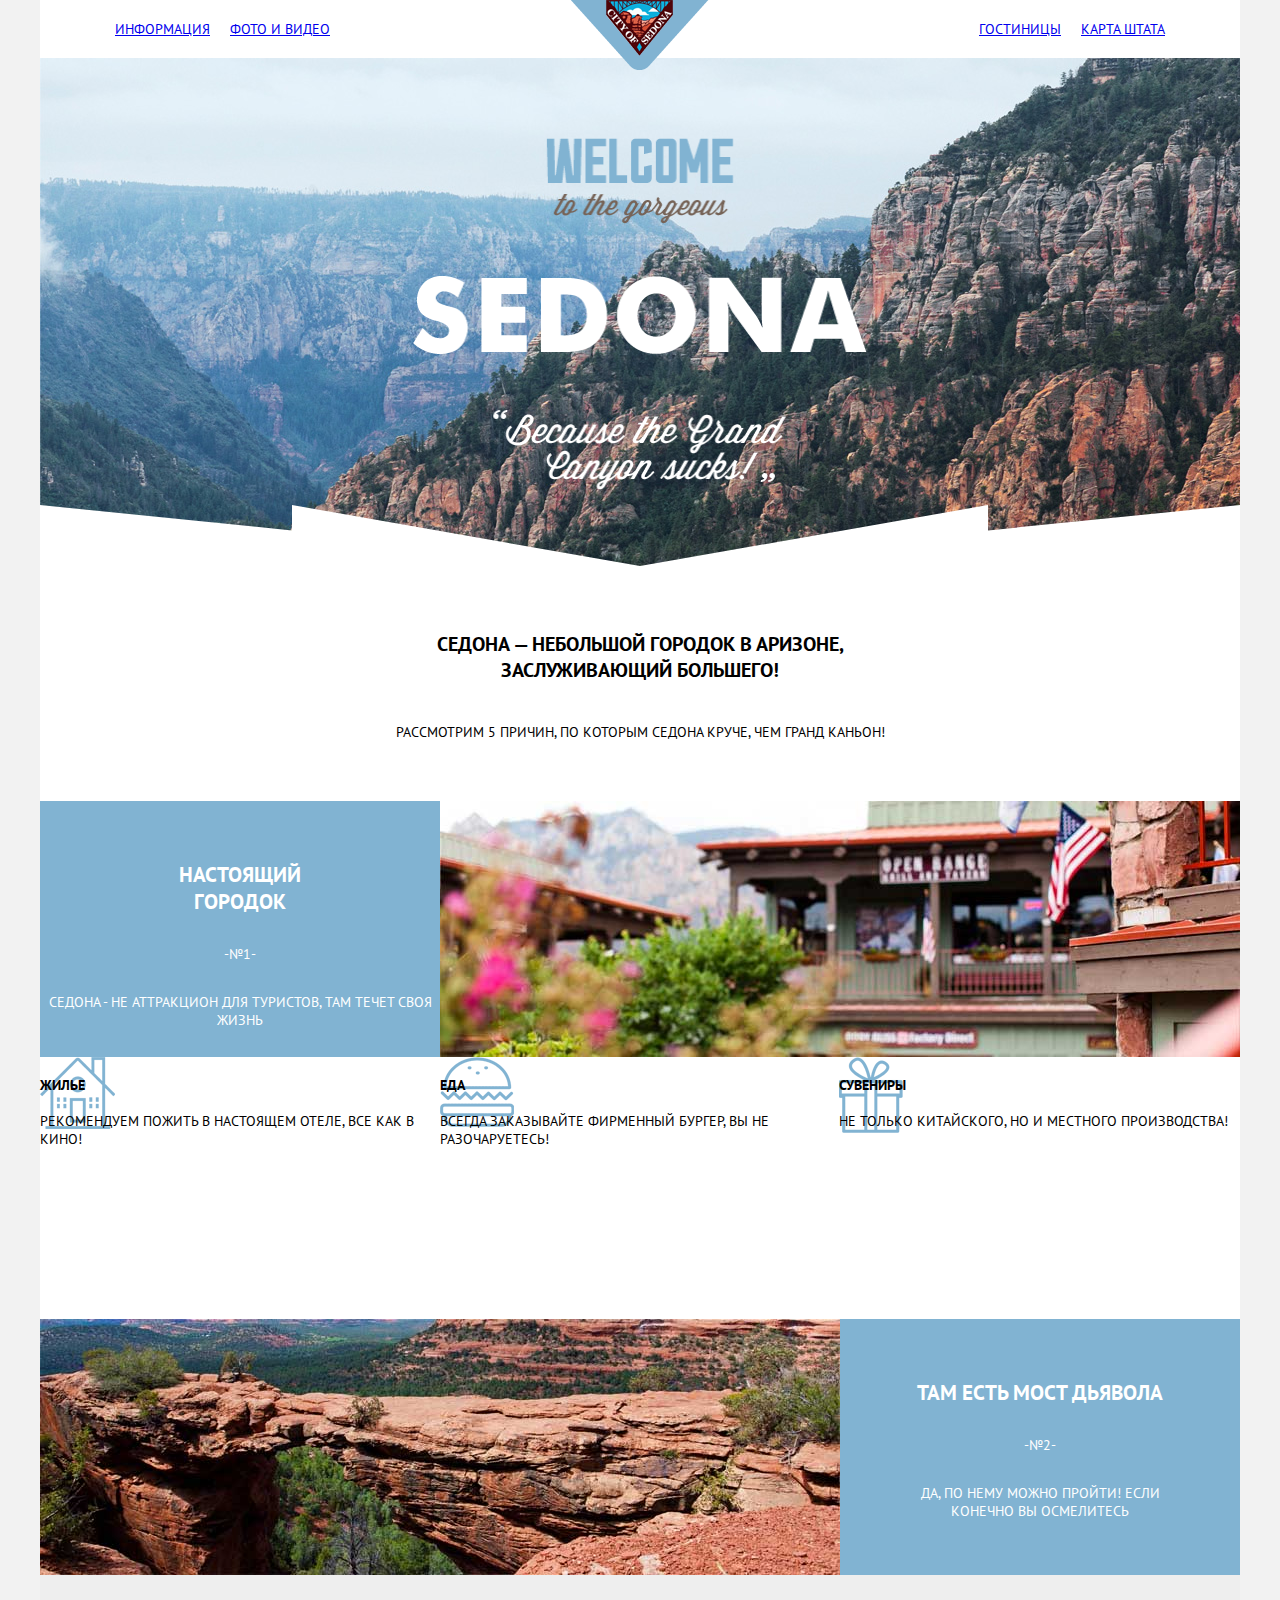
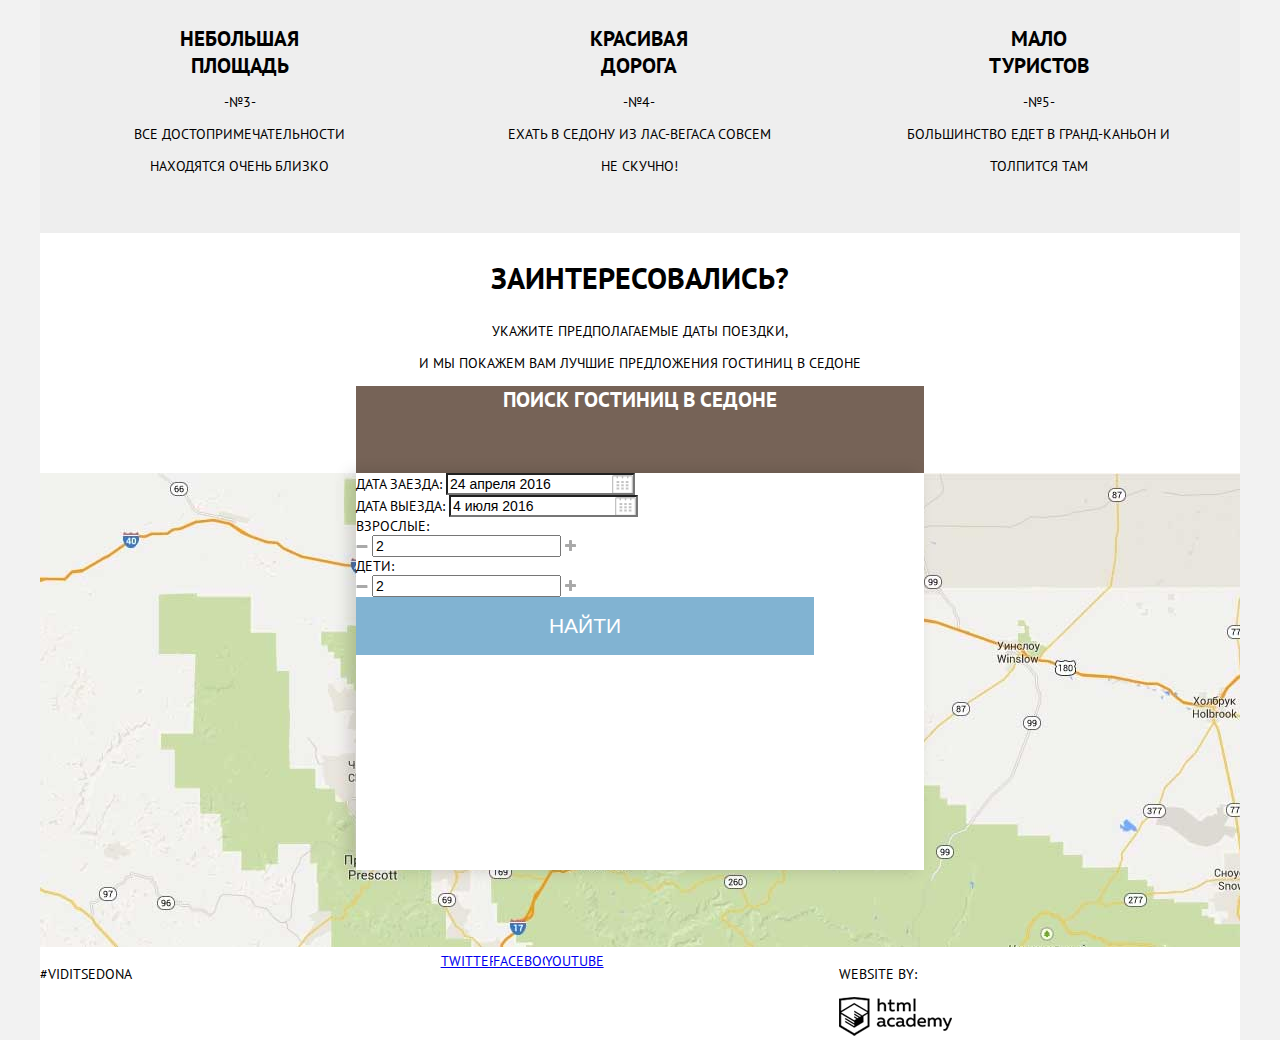
==== commit b2b0b34b: "Add changes according to comments" ====
--- a/index.html
+++ b/index.html
@@ -139,9 +139,9 @@
         </section>
 
         <section class="footer-social">
-          <a class="social-btn social-btn-twitter" href="#"></a>
-          <a class="social-btn social-btn-fb" href="#"></a>
-          <a class="social-btn social-btn-youtube" href="#"></a>
+          <a class="social-btn social-btn-twitter" href="#">Twitter</a>
+          <a class="social-btn social-btn-fb" href="#">Facebook</a>
+          <a class="social-btn social-btn-youtube" href="#">Youtube</a>
         </section>
 
         <section class="footer-copyright">
--- a/css/style.css
+++ b/css/style.css
@@ -43,6 +43,7 @@
   right: 0;
   display: block;
   width: 138px;
+  z-index: 1;
 }
 
 .main-navigation li {
@@ -59,9 +60,11 @@
 }
 
 .intro {
-  background-image: url("../img/intro.jpg");
+  background-image: url("../img/intro-map.jpg");
   width: 100%;
-  height: 564px;
+  height: 508px;
+  -webkit-clip-path: polygon(0% 88%, 0% 0%, 100% 0%, 100% 88%, 79% 93%, 79% 88%, 50% 100%, 21% 88%, 21% 93%);
+  clip-path: polygon(0% 88%, 0% 0%, 100% 0%, 100% 88%, 79% 93%, 79% 88%, 50% 100%, 21% 88%, 21% 93%);
 }
 
 .intro-text {
@@ -289,6 +292,7 @@
 }
 .social-btn-twitter {
   background-image: url(../img/twitter.png);
+
 }
 
 .social-btn-fb {
@@ -371,24 +375,21 @@
 
 .arrow-up {
   float: left;
-  background-image: url(../img/arrow-up.png);
-  background-size: 11px 10px;
-  width: 11px;
-  height: 10px;
+	width: 0;
+	height: 0;
+	border-left: 5px solid transparent;
+	border-right: 5px solid transparent;
+	border-bottom: 11px solid #cccccc;
   display: block;
   margin-right: 10px;
 }
 
 .arrow-down {
   float: right;
-  background-image: url(../img/arrow-up.png);
-  background-size: 11px 10px;
-  width: 11px;
-  height: 10px;
-  display: block;
-  -ms-transform: rotate(180deg); /* IE 9 */
-  -webkit-transform: rotate(180deg); /* Chrome, Safari, Opera */
-  transform: rotate(180deg);
+  border-left: 5px solid transparent;
+	border-right: 5px solid transparent;
+	border-top: 11px solid #cccccc;
+  display: block;
 }
 
 .hotel-item {
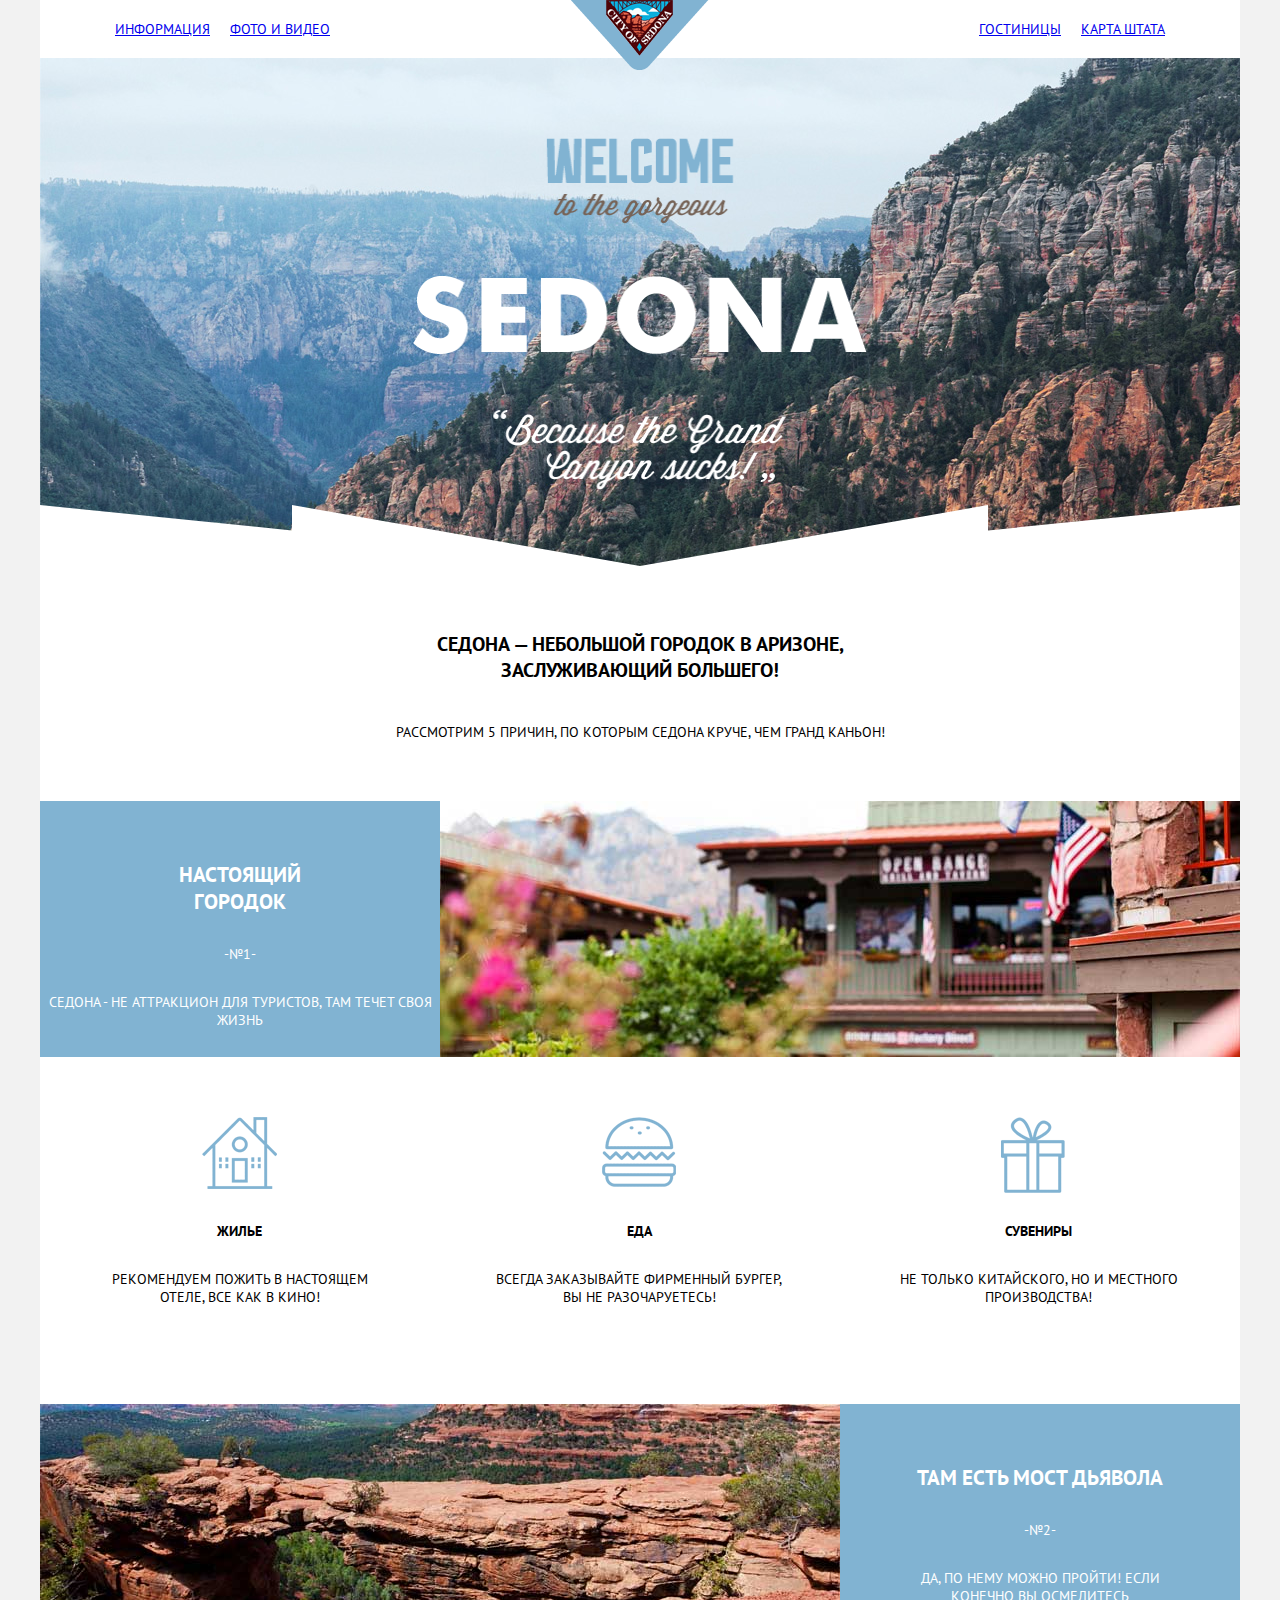
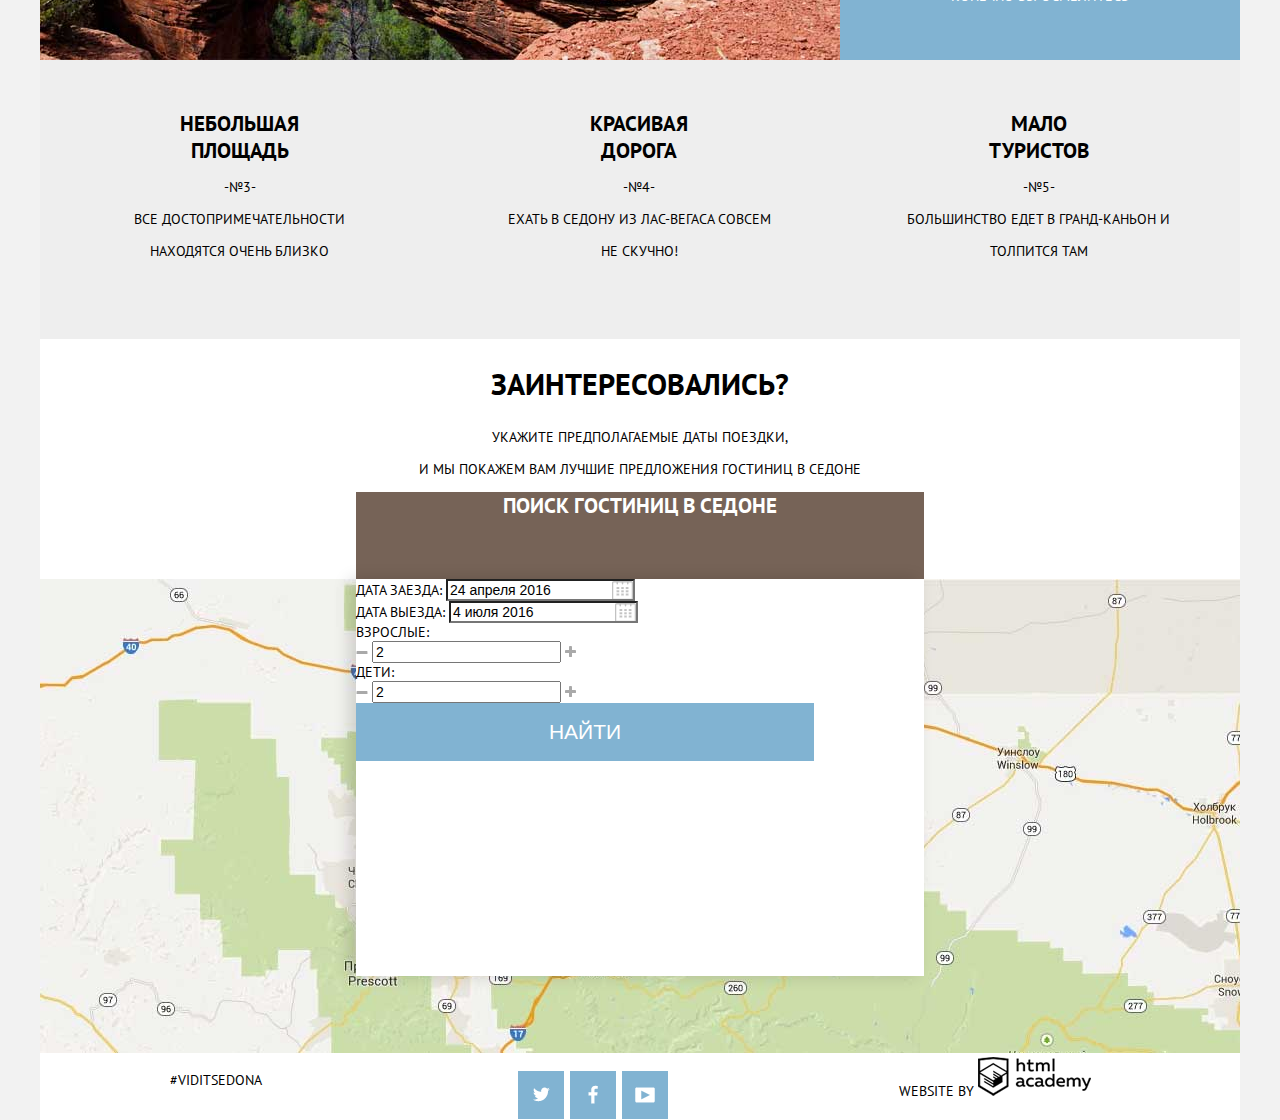
==== commit c171ddc5: "Add changes" ====
--- a/index.html
+++ b/index.html
@@ -12,7 +12,7 @@
       <header class="main-header">
         <a class="logo-image" href="#"><img src="img/logo.png" width="138" height="70" alt="Логотип"></a>
         <nav class="main-navigation">
-          <ul>
+          <ul class="clearfix">
             <li><a href="#">Информация</a></li>
             <li><a href="#">Фото и видео</a></li>
             <li><a href="#">Карта штата</a></li>
@@ -31,7 +31,7 @@
           <p>Рассмотрим 5 причин, по которым Седона круче, чем гранд каньон!</p>
         </section>
 
-        <section class="reasons">
+        <section class="reasons .clearfix">
           <div class="reason-item-left">
             <b>Настоящий</b>
             <b>городок</b>
@@ -41,18 +41,18 @@
           <img class="photo-city" src="img/city.jpg" width="800" height="256" alt="Город">
         </section>
 
-        <section class="ideas">
-          <div class="idea-item1">
+        <section class="ideas clearfix">
+          <div class="idea-item idea-item1">
             <h4>Жилье</h4>
-            <p>Рекомендуем пожить в настоящем отеле, все как в кино!</p>
+            <p>Рекомендуем пожить в настоящем</p> <p>отеле, все как в кино!</p>
           </div>
-          <div class="idea-item2">
+          <div class="idea-item idea-item2">
             <h4>Еда</h4>
-            <p>Всегда заказывайте фирменный бургер, вы не разочаруетесь!</p>
+            <p>Всегда заказывайте фирменный бургер,</p> <p>вы не разочаруетесь!</p>
           </div>
-          <div class="idea-item3">
+          <div class="idea-item idea-item3">
             <h4>Сувениры</h4>
-            <p>Не только китайского, но и местного производства!</p>
+            <p>Не только китайского, но и местного</p> <p>производства!</p>
           </div>
         </section>
 
@@ -65,7 +65,7 @@
             <img class="photo-mountain" src="img/mountain.jpg" width="800" height="256" alt="Горы">
         </section>
 
-        <section class="advantages">
+        <section class="advantages clearfix">
           <div class="advantage-item">
             <b>Небольшая</b>
             <b>площадь</b>
@@ -133,20 +133,20 @@
         </section>
       </main>
 
-      <footer class="main-footer">
+      <footer class="main-footer clearfix">
         <section class="footer-tag">
           <p>#viditsedona</p>
         </section>
 
         <section class="footer-social">
-          <a class="social-btn social-btn-twitter" href="#">Twitter</a>
-          <a class="social-btn social-btn-fb" href="#">Facebook</a>
-          <a class="social-btn social-btn-youtube" href="#">Youtube</a>
+          <a class="social-btn social-btn-twitter" href="#" title="Twitter">Twitter</a>
+          <a class="social-btn social-btn-fb" href="#" title="Facebook">Facebook</a>
+          <a class="social-btn social-btn-youtube" href="#" title="Youtube">Youtube</a>
         </section>
 
         <section class="footer-copyright">
-          <p>Website by:</p>
-          <a class="btn" href="https://htmlacademy.ru"><img src="img/dev.png" alt="Лого"></a>
+          <span>Website by</span>
+          <a class="dev-btn-logo" href="https://htmlacademy.ru"><img src="img/dev.png" alt="Лого"></a>
         </section>
       </footer>
     </div>
--- a/css/style.css
+++ b/css/style.css
@@ -26,7 +26,8 @@
 .main-navigation {
     list-style-type: none;
     margin: 0;
-    padding: 20px 0px;
+    padding-bottom: 20px;
+    padding-top: 20px;
     width: 1200px;
     background-color: #fff;
 }
@@ -93,8 +94,8 @@
   text-align: center;
 }
 
-.reasons::after, .ideas::after, .advantages::after, .main-footer::after, .main-navigation ul::after, .filters form::after,
-.sorting::after, .item-sorting-list::after, .hotel-item::after, .item-description::after, .item-rating::after, .stars::after {
+
+.clearfix::after {
   clear: both;
   content: "";
   display: block;
@@ -126,27 +127,44 @@
   float: right;
 }
 
-.idea-item1, .idea-item2, .idea-item3 {
+.idea-item {
   width: 33.3%;
   min-height: 262px;
   float: left;
   background-repeat: no-repeat;
+  padding-bottom: 85px;
 }
 
 .idea-item1 {
   background-image: url(../img/house.png);
+  background-position-x: 162px;
+  background-position-y: 60px;
 }
 
 .idea-item2 {
   float: left;
   background-image: url(../img/burger.png);
-
+  background-position-x: 162px;
+  background-position-y: 60px;
 }
 
 .idea-item3 {
   float: left;
   background-image: url(../img/presents.png);
-
+  background-position-x: 162px;
+  background-position-y: 60px;
+}
+
+.idea-item h4 {
+  margin: 0;
+  padding-top: 165px;
+  padding-bottom: 30px;
+  text-align: center;
+}
+
+.idea-item p {
+  text-align: center;
+  margin: 0;
 }
 
 .photo-mountain {
@@ -179,6 +197,7 @@
   width: 33.3%;
   float: left;
   padding-top: 50px;
+  padding-bottom: 65px;
 }
 
 .advantages b {
@@ -225,10 +244,6 @@
   box-shadow: -7px 0px 15px 0px rgba(0, 0, 0, 0.15);
 }
 
-/*form {
-  margin-left: auto;
-  margin-right: auto;
-}*/
 .arriving-date input, .departure-date input {
   background-image: url(../img/calendar.png);
   background-repeat: no-repeat;
@@ -271,17 +286,18 @@
 
 .footer-tag {
   float: left;
-  width: 33.3%;
+  padding-right: 255px;
+  padding-left: 130px;
 }
 
 .footer-social {
   float: left;
-  width: 33.3%;
+  padding-right: 230px;
 }
 
 .footer-copyright {
   float: left;
-  width: 33.3%;
+
 }
 
 .social-btn {
@@ -289,14 +305,17 @@
   margin: 1px;
   width:  46px;
   height: 48px;
+  background-repeat: no-repeat;
+  background-color: #81b3d2;
+  background-position: center;
+  font-size: 0px;
 }
 .social-btn-twitter {
   background-image: url(../img/twitter.png);
-
 }
 
 .social-btn-fb {
-  background-image: url(../img/facebook.png);
+  background-image: url(../img/facebook2.png);
 }
 
 .social-btn-youtube {
@@ -394,11 +413,14 @@
 
 .hotel-item {
   margin-bottom: 70px;
+  float: left;
+  width: 100%;
 }
 
 .item-image {
   float: left;
   margin-left: 75px;
+  float: left;
 
 }
 
@@ -410,11 +432,13 @@
 .item-description {
   width: 455px;
   float: left;
+  padding-left: 30px;
 }
 .item-rating {
-  width: 200px;
+
   float: right;
   padding-right: 75px;
+  float: right;
 }
 
 .star {
